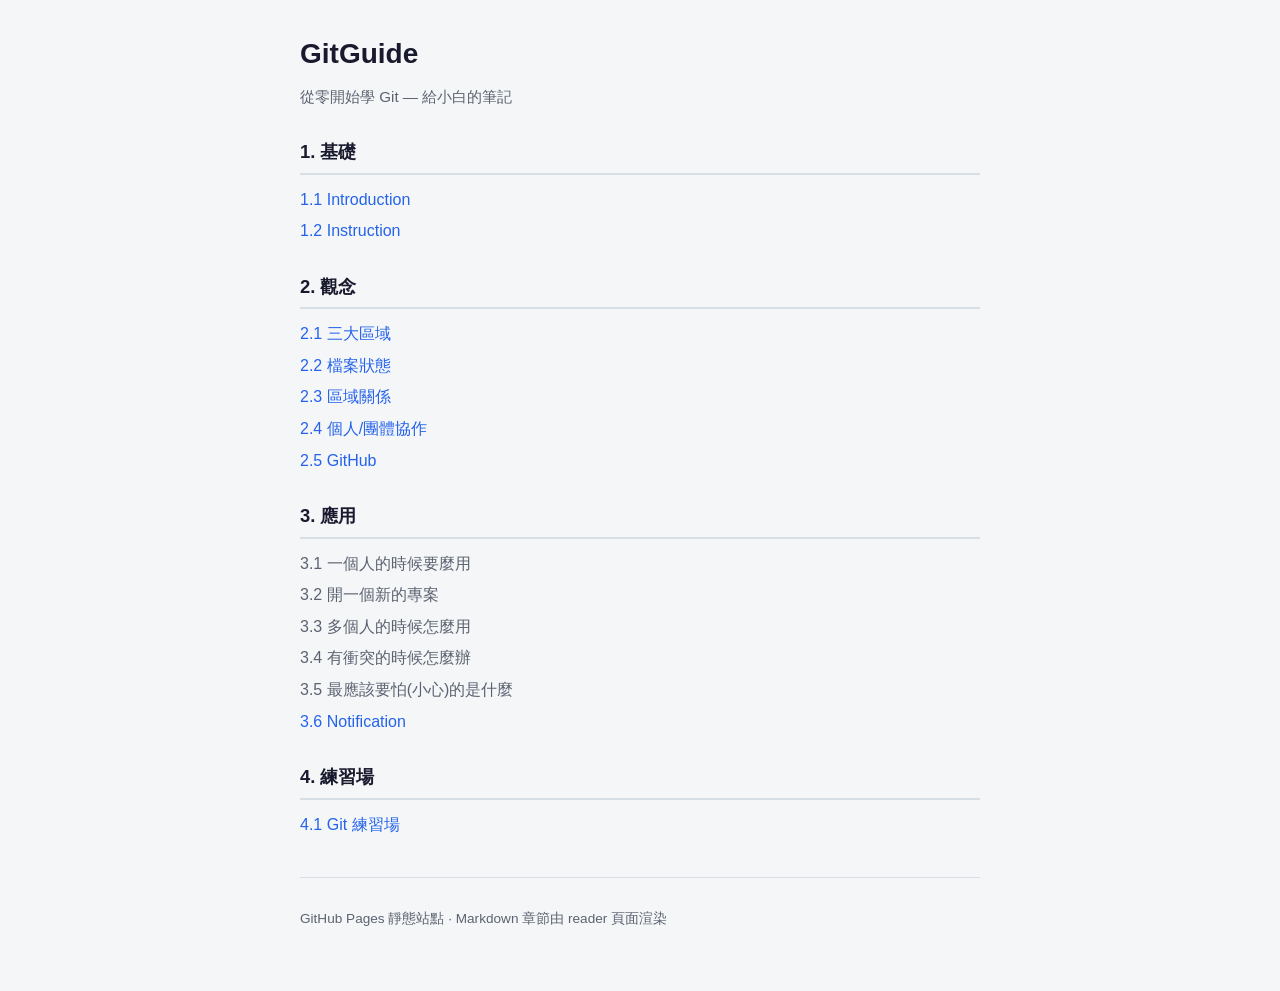
==== index.html @ 67d7cb26 "Support github pages" ====
<!DOCTYPE html>
<html lang="zh-Hant">
<head>
  <meta charset="UTF-8" />
  <meta name="viewport" content="width=device-width, initial-scale=1.0" />
  <title>GitGuide</title>
  <link rel="stylesheet" href="assets/site.css" />
</head>
<body>
  <div class="page">
    <header class="header">
      <h1>GitGuide</h1>
      <p class="subtitle">從零開始學 Git — 給小白的筆記</p>
    </header>

    <section class="section">
      <h2>1. 基礎</h2>
      <ul>
        <li><a href="reader.html?p=1.%20基礎/1.1%20Introduction.md">1.1 Introduction</a></li>
        <li><a href="reader.html?p=1.%20基礎/1.2%20Instruction.md">1.2 Instruction</a></li>
      </ul>
    </section>

    <section class="section">
      <h2>2. 觀念</h2>
      <ul>
        <li><a href="reader.html?p=2.%20觀念/2.1%20三大區域.md">2.1 三大區域</a></li>
        <li><a href="reader.html?p=2.%20觀念/2.2%20檔案狀態.md">2.2 檔案狀態</a></li>
        <li><a href="reader.html?p=2.%20觀念/2.3%20區域關係.md">2.3 區域關係</a></li>
        <li><a href="reader.html?p=2.%20觀念/2.4%20個人團體協作.md">2.4 個人/團體協作</a></li>
        <li><a href="reader.html?p=2.%20觀念/2.5%20GitHub.md">2.5 GitHub</a></li>
      </ul>
    </section>

    <section class="section">
      <h2>3. 應用</h2>
      <ul>
        <li class="pending">3.1 一個人的時候要麼用</li>
        <li class="pending">3.2 開一個新的專案</li>
        <li class="pending">3.3 多個人的時候怎麼用</li>
        <li class="pending">3.4 有衝突的時候怎麼辦</li>
        <li class="pending">3.5 最應該要怕(小心)的是什麼</li>
        <li><a href="reader.html?p=3.%20應用/3.6%20Notification.md">3.6 Notification</a></li>
      </ul>
    </section>

    <section class="section">
      <h2>4. 練習場</h2>
      <ul>
        <li><a href="4.%20練習場/index.html">4.1 Git 練習場</a></li>
      </ul>
    </section>

    <footer class="footer">
      <p>GitHub Pages 靜態站點 · Markdown 章節由 reader 頁面渲染</p>
    </footer>
  </div>
</body>
</html>
---- assets/site.css ----
/* GitGuide — GitHub Pages 共用樣式 */

:root {
  --bg: #f4f6f8;
  --card: #ffffff;
  --text: #1a1a2e;
  --muted: #5c6370;
  --accent: #2563eb;
  --border: #d8dee6;
}

* {
  box-sizing: border-box;
}

body {
  font-family: "Segoe UI", "Microsoft JhengHei", "PingFang TC", sans-serif;
  background: var(--bg);
  color: var(--text);
  margin: 0;
  min-height: 100%;
  line-height: 1.6;
}

.page {
  max-width: 720px;
  margin: 0 auto;
  padding: 32px 20px 48px;
}

.header h1 {
  margin: 0 0 8px;
  font-size: 1.75rem;
}

.subtitle {
  margin: 0;
  color: var(--muted);
  font-size: 0.95rem;
}

.section {
  margin-top: 28px;
}

.section h2 {
  margin: 0 0 12px;
  font-size: 1.15rem;
  padding-bottom: 6px;
  border-bottom: 2px solid var(--border);
}

.section ul {
  list-style: none;
  margin: 0;
  padding: 0;
}

.section li {
  margin: 6px 0;
}

.section a {
  color: var(--accent);
  text-decoration: none;
}

.section a:hover {
  text-decoration: underline;
}

.pending {
  color: var(--muted);
}

.footer {
  margin-top: 40px;
  padding-top: 16px;
  border-top: 1px solid var(--border);
  color: var(--muted);
  font-size: 0.85rem;
}

/* reader.html */
.reader-nav {
  margin-bottom: 20px;
}

.reader-nav a {
  color: var(--accent);
  text-decoration: none;
  font-size: 0.9rem;
}

.reader-nav a:hover {
  text-decoration: underline;
}

.markdown-body {
  background: var(--card);
  border: 1px solid var(--border);
  border-radius: 8px;
  padding: 24px 28px;
}

.markdown-body h2 {
  margin-top: 1.4em;
  margin-bottom: 0.6em;
  font-size: 1.2rem;
}

.markdown-body h3 {
  margin-top: 1.2em;
  margin-bottom: 0.5em;
  font-size: 1.05rem;
}

.markdown-body blockquote {
  margin: 0.8em 0;
  padding: 0.5em 0 0.5em 1em;
  border-left: 4px solid var(--accent);
  background: #eef2ff;
  color: var(--text);
}

.markdown-body pre {
  background: #1e1e1e;
  color: #e8e8e8;
  padding: 12px 16px;
  border-radius: 6px;
  overflow-x: auto;
  font-size: 0.88rem;
}

.markdown-body code {
  font-family: Consolas, "Courier New", monospace;
  font-size: 0.9em;
}

.markdown-body p code,
.markdown-body li code {
  background: #e8ecf0;
  padding: 1px 5px;
  border-radius: 3px;
}

.markdown-body table {
  width: 100%;
  border-collapse: collapse;
  margin: 1em 0;
  font-size: 0.92rem;
}

.markdown-body th,
.markdown-body td {
  border: 1px solid var(--border);
  padding: 8px 10px;
  text-align: left;
}

.markdown-body th {
  background: #eef2ff;
}

.markdown-body .mermaid {
  background: var(--card);
  padding: 12px;
  border-radius: 6px;
  overflow-x: auto;
}

.error {
  color: #b91c1c;
  padding: 12px;
  background: #fef2f2;
  border-radius: 6px;
}
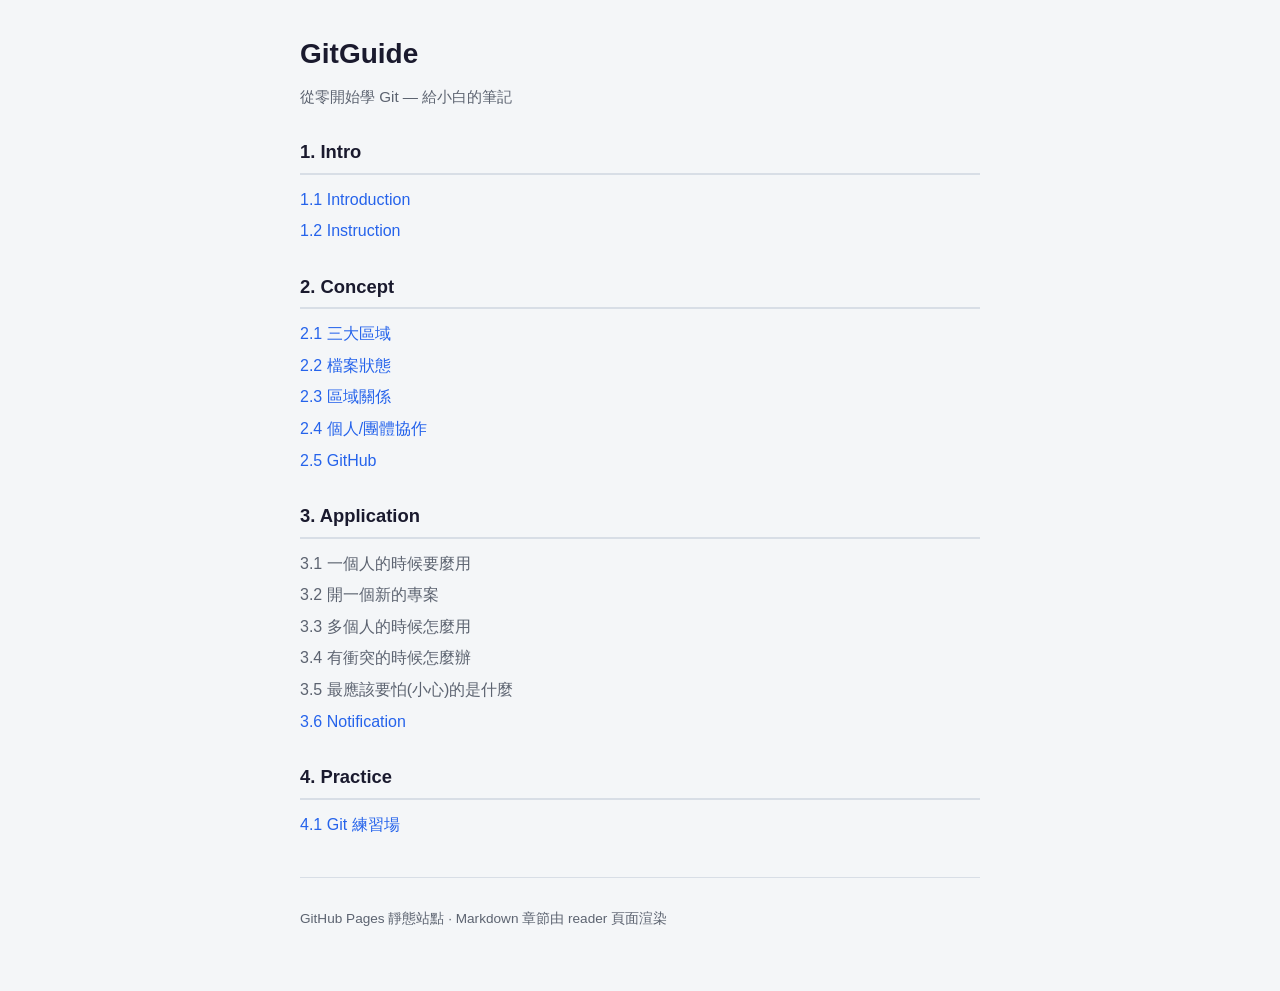
==== commit fd0b76c2: "rename title to English" ====
--- a/index.html
+++ b/index.html
@@ -14,7 +14,7 @@
     </header>
 
     <section class="section">
-      <h2>1. 基礎</h2>
+      <h2>1. Intro</h2>
       <ul>
         <li><a href="reader.html?p=1.%20基礎/1.1%20Introduction.md">1.1 Introduction</a></li>
         <li><a href="reader.html?p=1.%20基礎/1.2%20Instruction.md">1.2 Instruction</a></li>
@@ -22,7 +22,7 @@
     </section>
 
     <section class="section">
-      <h2>2. 觀念</h2>
+      <h2>2. Concept</h2>
       <ul>
         <li><a href="reader.html?p=2.%20觀念/2.1%20三大區域.md">2.1 三大區域</a></li>
         <li><a href="reader.html?p=2.%20觀念/2.2%20檔案狀態.md">2.2 檔案狀態</a></li>
@@ -33,7 +33,7 @@
     </section>
 
     <section class="section">
-      <h2>3. 應用</h2>
+      <h2>3. Application</h2>
       <ul>
         <li class="pending">3.1 一個人的時候要麼用</li>
         <li class="pending">3.2 開一個新的專案</li>
@@ -45,9 +45,9 @@
     </section>
 
     <section class="section">
-      <h2>4. 練習場</h2>
+      <h2>4. Practice</h2>
       <ul>
-        <li><a href="4.%20練習場/index.html">4.1 Git 練習場</a></li>
+        <li><a href="4.%20Practice/index.html">4.1 Git 練習場</a></li>
       </ul>
     </section>
 
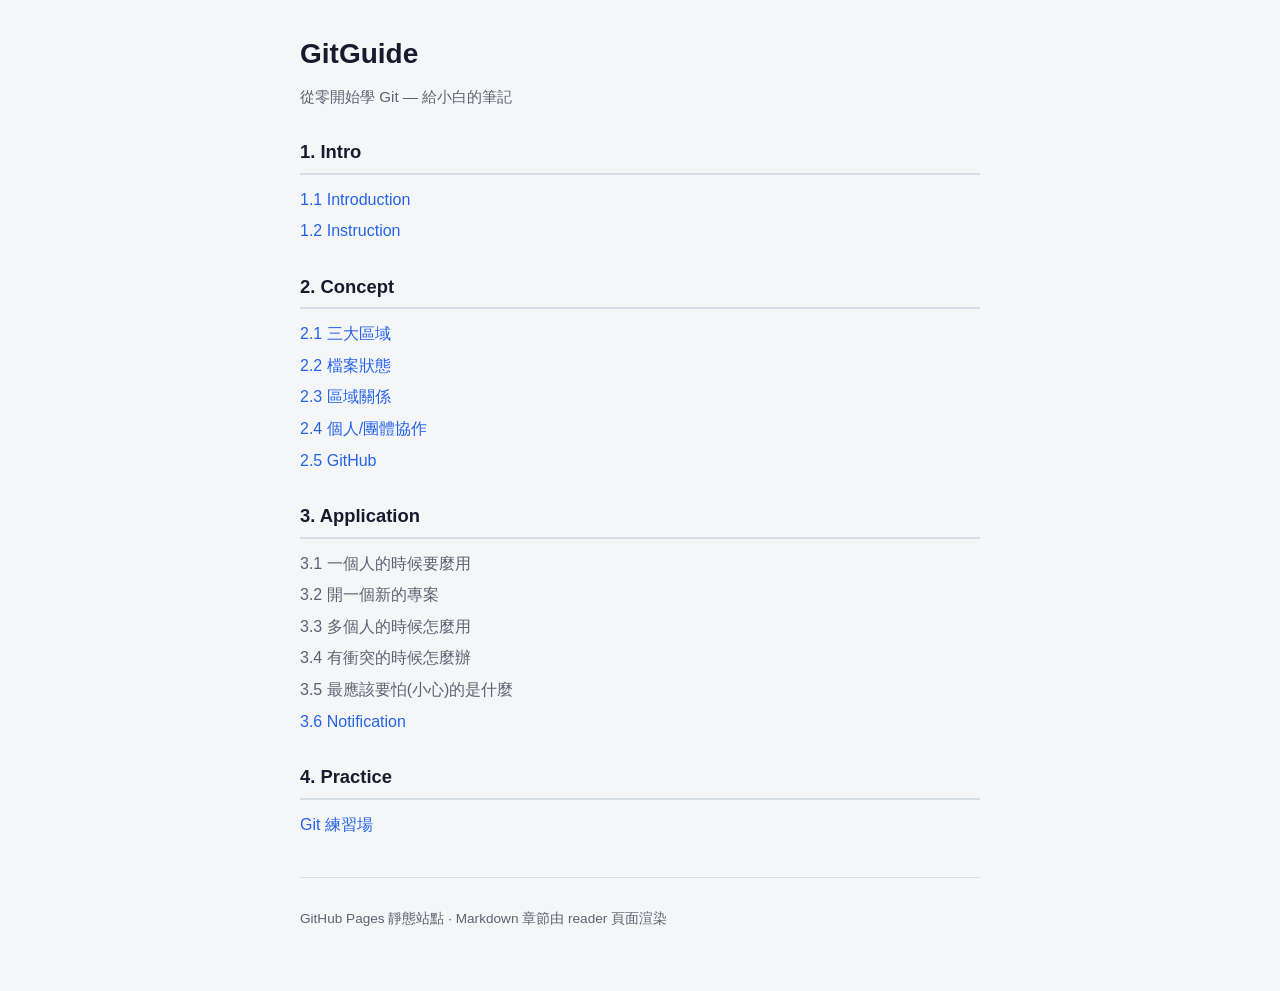
==== commit 436384fc: "modify url in index.html" ====
--- a/index.html
+++ b/index.html
@@ -16,19 +16,19 @@
     <section class="section">
       <h2>1. Intro</h2>
       <ul>
-        <li><a href="reader.html?p=1.%20基礎/1.1%20Introduction.md">1.1 Introduction</a></li>
-        <li><a href="reader.html?p=1.%20基礎/1.2%20Instruction.md">1.2 Instruction</a></li>
+        <li><a href="reader.html?p=1.%20Intro/1.1%20Introduction.md">1.1 Introduction</a></li>
+        <li><a href="reader.html?p=1.%20Intro/1.2%20Instruction.md">1.2 Instruction</a></li>
       </ul>
     </section>
 
     <section class="section">
       <h2>2. Concept</h2>
       <ul>
-        <li><a href="reader.html?p=2.%20觀念/2.1%20三大區域.md">2.1 三大區域</a></li>
-        <li><a href="reader.html?p=2.%20觀念/2.2%20檔案狀態.md">2.2 檔案狀態</a></li>
-        <li><a href="reader.html?p=2.%20觀念/2.3%20區域關係.md">2.3 區域關係</a></li>
-        <li><a href="reader.html?p=2.%20觀念/2.4%20個人團體協作.md">2.4 個人/團體協作</a></li>
-        <li><a href="reader.html?p=2.%20觀念/2.5%20GitHub.md">2.5 GitHub</a></li>
+        <li><a href="reader.html?p=2.%20Concept/2.1%20三大區域.md">2.1 三大區域</a></li>
+        <li><a href="reader.html?p=2.%20Concept/2.2%20檔案狀態.md">2.2 檔案狀態</a></li>
+        <li><a href="reader.html?p=2.%20Concept/2.3%20區域關係.md">2.3 區域關係</a></li>
+        <li><a href="reader.html?p=2.%20Concept/2.4%20個人團體協作.md">2.4 個人/團體協作</a></li>
+        <li><a href="reader.html?p=2.%20Concept/2.5%20GitHub.md">2.5 GitHub</a></li>
       </ul>
     </section>
 
@@ -40,14 +40,14 @@
         <li class="pending">3.3 多個人的時候怎麼用</li>
         <li class="pending">3.4 有衝突的時候怎麼辦</li>
         <li class="pending">3.5 最應該要怕(小心)的是什麼</li>
-        <li><a href="reader.html?p=3.%20應用/3.6%20Notification.md">3.6 Notification</a></li>
+        <li><a href="reader.html?p=3.%20Application/3.6%20Notification.md">3.6 Notification</a></li>
       </ul>
     </section>
 
     <section class="section">
       <h2>4. Practice</h2>
       <ul>
-        <li><a href="4.%20Practice/index.html">4.1 Git 練習場</a></li>
+        <li><a href="4.%20Practice/index.html">Git 練習場</a></li>
       </ul>
     </section>
 
